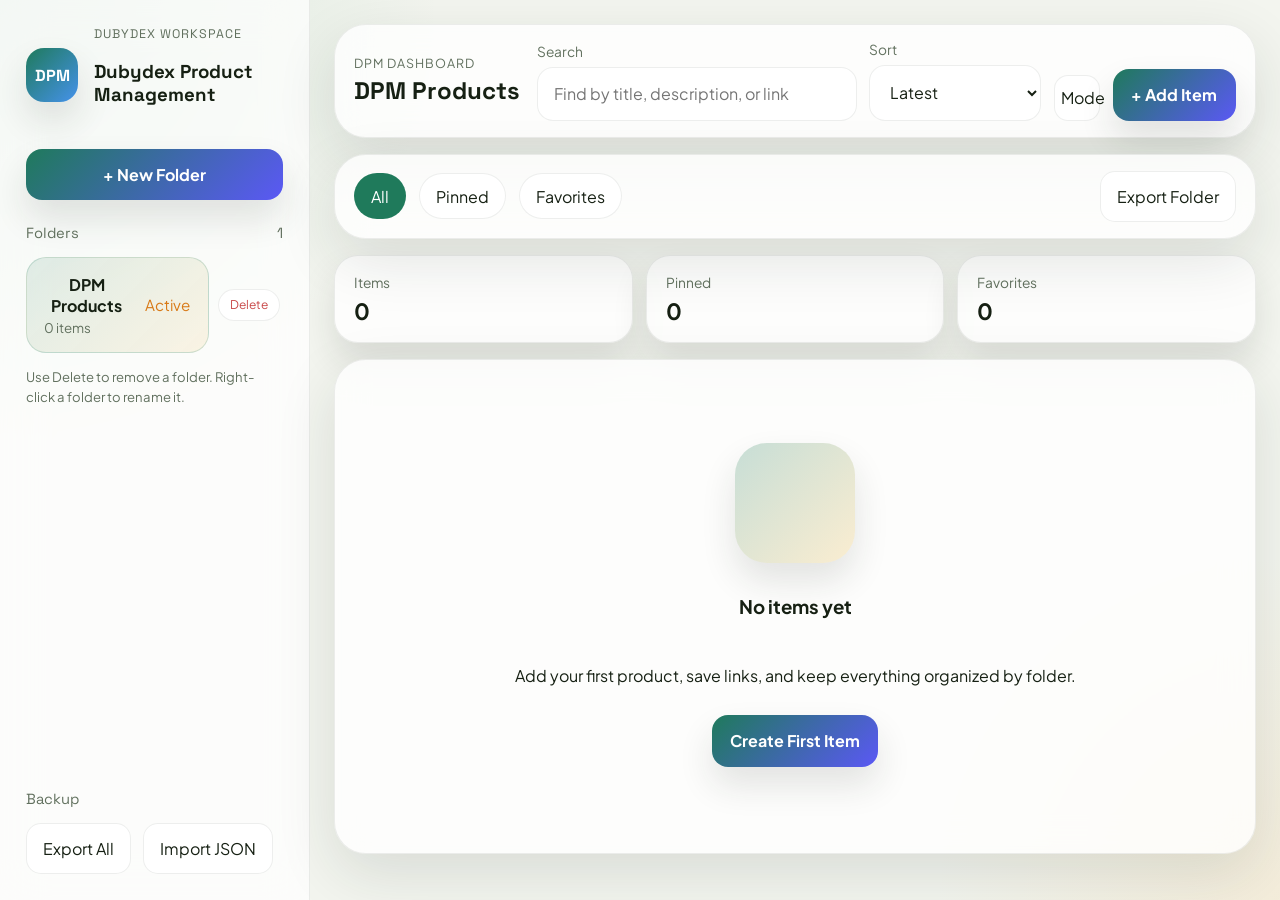
==== index.html @ 8695e0b7 "Add files via upload" ====
<!DOCTYPE html>
<html lang="en">
<head>
  <meta charset="UTF-8">
  <meta name="viewport" content="width=device-width, initial-scale=1.0">
  <title>Dubydex Product Management (DPM)</title>
  <link rel="preconnect" href="https://fonts.googleapis.com">
  <link rel="preconnect" href="https://fonts.gstatic.com" crossorigin>
  <link href="https://fonts.googleapis.com/css2?family=Plus+Jakarta+Sans:wght@400;500;600;700;800&family=Space+Grotesk:wght@500;700&display=swap" rel="stylesheet">
  <link rel="stylesheet" href="./styles.css">
</head>
<body>
  <div class="app-shell">
    <aside class="sidebar" id="sidebar">
      <div class="sidebar__brand">
        <div class="brand-mark">DPM</div>
        <div>
          <p class="eyebrow">Dubydex Workspace</p>
          <h3>Dubydex Product Management</h3>
        </div>
      </div>
      <button class="primary-btn primary-btn--full" id="newFolderBtn" type="button">+ New Folder</button>
      <section class="sidebar__section">
        <div class="section-title">
          <span>Folders</span>
          <span id="folderCount">0</span>
        </div>
        <div class="folder-list" id="folderList"></div>
        <p class="sidebar-hint">Use Delete to remove a folder. Right-click a folder to rename it.</p>
      </section>
      <section class="sidebar__section sidebar__section--bottom">
        <div class="section-title">
          <span>Backup</span>
        </div>
        <div class="sidebar-actions">
          <button class="ghost-btn" id="exportAllBtn" type="button">Export All</button>
          <label class="ghost-btn ghost-btn--label" for="importInput">Import JSON</label>
          <input id="importInput" type="file" accept="application/json" hidden>
        </div>
      </section>
    </aside>

    <main class="main">
      <header class="topbar">
        <button class="icon-btn mobile-only" id="toggleSidebarBtn" type="button" aria-label="Toggle folders">Menu</button>
        <div class="topbar__title-wrap">
          <p class="eyebrow">DPM Dashboard</p>
          <h2 id="activeFolderTitle">My Products</h2>
        </div>
        <div class="topbar__controls">
          <label class="search-field">
            <span>Search</span>
            <input id="searchInput" type="search" placeholder="Find by title, description, or link">
          </label>
          <label class="select-field">
            <span>Sort</span>
            <select id="sortSelect">
              <option value="latest">Latest</option>
              <option value="name-asc">Name A-Z</option>
              <option value="name-desc">Name Z-A</option>
              <option value="price-asc">Price Low-High</option>
              <option value="price-desc">Price High-Low</option>
            </select>
          </label>
          <button class="icon-btn" id="themeToggleBtn" type="button" aria-label="Toggle dark mode">Mode</button>
          <button class="primary-btn" id="addItemBtn" type="button">+ Add Item</button>
        </div>
      </header>

      <section class="toolbar">
        <div class="toolbar__chips">
          <button class="chip chip--active" type="button" data-filter="all">All</button>
          <button class="chip" type="button" data-filter="pinned">Pinned</button>
          <button class="chip" type="button" data-filter="favorites">Favorites</button>
        </div>
        <div class="toolbar__actions">
          <button class="ghost-btn" id="exportFolderBtn" type="button">Export Folder</button>
        </div>
      </section>

      <section class="stats-grid" id="statsGrid"></section>

      <section class="content-area">
        <div class="empty-state hidden" id="emptyState">
          <div class="empty-state__art"></div>
          <h3>No items yet</h3>
          <p>Add your first product, save links, and keep everything organized by folder.</p>
          <button class="primary-btn" id="emptyAddBtn" type="button">Create First Item</button>
        </div>
        <div class="card-grid" id="itemGrid"></div>
      </section>
    </main>
  </div>

  <div class="modal hidden" id="folderModal" aria-hidden="true">
    <div class="modal__backdrop" data-close-folder-modal></div>
    <div class="modal__dialog modal__dialog--small">
      <div class="modal__header">
        <h3>Create Folder</h3>
        <button class="icon-btn" type="button" data-close-folder-modal>Close</button>
      </div>
      <form id="folderForm" class="modal__form">
        <label class="field">
          <span>Folder name</span>
          <input id="folderNameInput" name="folderName" type="text" maxlength="40" placeholder="Example: Electronics" required>
        </label>
        <div class="modal__actions">
          <button class="ghost-btn" type="button" data-close-folder-modal>Cancel</button>
          <button class="primary-btn" type="submit">Save Folder</button>
        </div>
      </form>
    </div>
  </div>

  <div class="modal hidden" id="itemModal" aria-hidden="true">
    <div class="modal__backdrop" data-close-item-modal></div>
    <div class="modal__dialog">
      <div class="modal__header">
        <div>
          <p class="eyebrow">Product Form</p>
          <h3 id="itemModalTitle">Add Item</h3>
        </div>
        <button class="icon-btn" type="button" data-close-item-modal>Close</button>
      </div>
      <form id="itemForm" class="modal__form">
        <input id="itemIdInput" name="itemId" type="hidden">
        <div class="form-grid">
          <div class="field field--full">
            <span>Images</span>
            <label class="upload-dropzone" for="itemImageInput">
              <input id="itemImageInput" type="file" accept="image/*" multiple>
              <div class="upload-dropzone__text">
                <strong>Upload one or more product images</strong>
                <p>PNG, JPG, WEBP supported. Stored locally in your browser.</p>
              </div>
            </label>
            <div id="imagePreviewGrid" class="image-preview-grid hidden"></div>
          </div>
          <label class="field">
            <span>Title</span>
            <input id="titleInput" name="title" type="text" maxlength="80" placeholder="Wireless Keyboard" required>
          </label>
          <label class="field">
            <span>Price</span>
            <input id="priceInput" name="price" type="number" min="0" step="0.01" placeholder="1999" required>
          </label>
          <label class="field field--full">
            <span>Links</span>
            <div id="linkRows" class="link-rows"></div>
            <button class="ghost-btn ghost-btn--sm link-add-btn" id="addLinkRowBtn" type="button">+ Add Link</button>
          </label>
          <label class="field field--full">
            <span>Description</span>
            <textarea id="descriptionInput" name="description" rows="5" maxlength="500" placeholder="Add key notes, specs, or selling points"></textarea>
          </label>
          <label class="check-field">
            <input id="pinnedInput" name="pinned" type="checkbox">
            <span>Pin this item</span>
          </label>
          <label class="check-field">
            <input id="favoriteInput" name="favorite" type="checkbox">
            <span>Mark as favorite</span>
          </label>
        </div>
        <div class="modal__actions">
          <button class="ghost-btn" id="removeImageBtn" type="button">Remove Images</button>
          <div class="modal__actions-right">
            <button class="ghost-btn" type="button" data-close-item-modal>Cancel</button>
            <button class="primary-btn" type="submit">Save Item</button>
          </div>
        </div>
      </form>
    </div>
  </div>

  <template id="folderItemTemplate">
    <div class="folder-pill-wrap">
      <button class="folder-pill" type="button">
        <span class="folder-pill__info">
          <strong class="folder-pill__name"></strong>
          <small class="folder-pill__meta"></small>
        </span>
        <span class="folder-pill__actions">
          <span class="folder-pill__pin"></span>
        </span>
      </button>
      <button class="folder-pill__delete" type="button" aria-label="Delete folder">Delete</button>
    </div>
  </template>

  <template id="itemCardTemplate">
    <article class="item-card" draggable="true">
      <div class="item-card__image-wrap">
        <img class="item-card__image hidden" alt="">
        <div class="item-card__placeholder">No Image</div>
        <div class="item-card__badges"></div>
        <button class="item-card__view-media hidden" data-action="view-media" type="button">Full Screen</button>
      </div>
      <div class="item-card__body">
        <div class="item-card__head">
          <div>
            <h3 class="item-card__title"></h3>
            <p class="item-card__price"></p>
          </div>
          <button class="icon-btn item-card__favorite-toggle" type="button" aria-label="Toggle favorite">Fav</button>
        </div>
        <p class="item-card__description"></p>
        <div class="item-card__links hidden"></div>
        <div class="item-card__footer">
          <small class="item-card__date"></small>
          <div class="item-card__actions">
            <button class="ghost-btn ghost-btn--sm" data-action="copy-link" type="button">Copy Links</button>
            <button class="ghost-btn ghost-btn--sm" data-action="edit" type="button">Edit</button>
            <button class="ghost-btn ghost-btn--sm ghost-btn--danger" data-action="delete" type="button">Delete</button>
          </div>
        </div>
      </div>
    </article>
  </template>

  <div class="modal hidden" id="viewerModal" aria-hidden="true">
    <div class="modal__backdrop" data-close-viewer-modal></div>
    <div class="modal__dialog modal__dialog--viewer">
      <div class="modal__header">
        <div>
          <p class="eyebrow">Full Screen Viewer</p>
          <h3 id="viewerTitle">Item Preview</h3>
        </div>
        <button class="icon-btn" type="button" data-close-viewer-modal>Close</button>
      </div>
      <div class="viewer">
        <div class="viewer__stage-wrap">
          <button class="viewer__nav" id="viewerPrevBtn" type="button" aria-label="Previous image">Prev</button>
          <div class="viewer__stage">
            <img id="viewerImage" class="viewer__image hidden" alt="">
            <div id="viewerEmpty" class="viewer__empty">No images for this item</div>
          </div>
          <button class="viewer__nav" id="viewerNextBtn" type="button" aria-label="Next image">Next</button>
        </div>
        <div id="viewerThumbs" class="viewer__thumbs"></div>
        <div class="viewer__meta">
          <p id="viewerImageMeta" class="viewer__image-meta"></p>
          <p id="viewerDescription" class="viewer__description"></p>
          <div id="viewerLinks" class="viewer__links"></div>
        </div>
      </div>
    </div>
  </div>

  <div class="toast" id="toast"></div>
  <script src="./app.js"></script>
</body>
</html>
---- styles.css ----
:root {
  color-scheme: light;
  --bg: #f3f5ef;
  --bg-soft: rgba(255, 255, 255, 0.72);
  --panel: rgba(255, 255, 255, 0.78);
  --panel-strong: #ffffff;
  --line: rgba(33, 39, 30, 0.08);
  --text: #162013;
  --muted: #61705e;
  --accent: #1f7a5b;
  --accent-soft: rgba(31, 122, 91, 0.12);
  --warning: #d87a18;
  --danger: #c94949;
  --shadow: 0 20px 60px rgba(24, 38, 30, 0.12);
  --card-shadow: 0 18px 35px rgba(30, 40, 33, 0.12);
  --radius-xl: 32px;
  --radius-lg: 24px;
  --radius-md: 18px;
  --transition: 180ms ease;
}

body.dark {
  color-scheme: dark;
  --bg: #101614;
  --bg-soft: rgba(20, 28, 24, 0.8);
  --panel: rgba(18, 24, 22, 0.84);
  --panel-strong: #17211d;
  --line: rgba(214, 226, 219, 0.1);
  --text: #eef6f0;
  --muted: #9fafaa;
  --accent: #5fd1a8;
  --accent-soft: rgba(95, 209, 168, 0.12);
  --warning: #ffb55a;
  --danger: #ff8383;
  --shadow: 0 24px 70px rgba(0, 0, 0, 0.38);
  --card-shadow: 0 18px 35px rgba(0, 0, 0, 0.24);
}

* { box-sizing: border-box; }

html,
body {
  margin: 0;
  min-height: 100%;
  font-family: "Plus Jakarta Sans", sans-serif;
  background:
    radial-gradient(circle at top left, rgba(104, 169, 130, 0.22), transparent 28%),
    radial-gradient(circle at bottom right, rgba(248, 193, 110, 0.16), transparent 22%),
    var(--bg);
  color: var(--text);
}

button,
input,
textarea,
select { font: inherit; }

button { cursor: pointer; border: 0; }
a { color: inherit; }
.hidden { display: none !important; }

.app-shell {
  display: grid;
  grid-template-columns: 310px 1fr;
  min-height: 100vh;
}

.sidebar {
  position: sticky;
  top: 0;
  display: flex;
  flex-direction: column;
  gap: 1.5rem;
  height: 100vh;
  padding: 1.6rem;
  background: var(--bg-soft);
  backdrop-filter: blur(22px);
  border-right: 1px solid var(--line);
}

.sidebar__brand,
.topbar__title-wrap h2,
.section-title,
.item-card__title,
.modal__header h3 {
  font-family: "Space Grotesk", sans-serif;
}

.sidebar__brand {
  display: flex;
  align-items: center;
  gap: 1rem;
}

.brand-mark {
  display: grid;
  place-items: center;
  width: 80px;
  height: 54px;
  border-radius: 18px;
  background: linear-gradient(135deg, var(--accent), #4592eb);
  color: #fff;
  font-weight: 800;
  box-shadow: var(--card-shadow);
}

.eyebrow {
  margin: 0 0 0.25rem;
  color: var(--muted);
  font-size: 0.78rem;
  letter-spacing: 0.08em;
  text-transform: uppercase;
}

.sidebar h1,
.topbar h2,
.modal__header h3 { margin: 0; }

.sidebar__section,
.folder-list,
.search-field,
.select-field,
.field,
.modal__form {
  display: flex;
  flex-direction: column;
}

.sidebar__section { gap: 0.9rem; }
.sidebar__section--bottom { margin-top: auto; }

.section-title {
  display: flex;
  justify-content: space-between;
  align-items: center;
  color: var(--muted);
  font-size: 0.92rem;
}

.sidebar-hint {
  margin: 0;
  color: var(--muted);
  font-size: 0.82rem;
  line-height: 1.5;
}

.folder-list,
.sidebar-actions,
.toolbar,
.stats-grid,
.card-grid,
.item-card__actions,
.topbar__controls,
.toolbar__chips,
.toolbar__actions,
.modal__actions,
.modal__actions-right {
  display: flex;
  gap: 0.8rem;
}

.folder-list {
  overflow: auto;
  padding-right: 0.2rem;
}

.folder-pill {
  display: flex;
  align-items: center;
  justify-content: space-between;
  gap: 1rem;
  width: 100%;
  padding: 1rem 1.1rem;
  border-radius: 20px;
  background: transparent;
  color: var(--text);
  border: 1px solid transparent;
  transition: transform var(--transition), background var(--transition), border-color var(--transition);
}

.folder-pill-wrap {
  display: grid;
  grid-template-columns: minmax(0, 1fr) auto;
  gap: 0.55rem;
  align-items: center;
}

.folder-pill:hover,
.folder-pill:focus-visible {
  background: var(--panel);
  border-color: var(--line);
  transform: translateY(-1px);
}

.folder-pill.active {
  background: linear-gradient(135deg, var(--accent-soft), rgba(240, 191, 88, 0.14));
  border-color: rgba(31, 122, 91, 0.18);
}

.folder-pill__info {
  display: flex;
  flex-direction: column;
  align-items: flex-start;
  gap: 0.2rem;
}

.folder-pill__meta,
.upload-dropzone__text p,
.item-card__description,
.item-card__date { color: var(--muted); }

.folder-pill__pin { color: var(--warning); font-size: 0.95rem; }

.folder-pill__actions {
  display: flex;
  align-items: center;
  gap: 0.5rem;
}

.folder-pill__delete {
  padding: 0.45rem 0.7rem;
  border-radius: 999px;
  border: 1px solid var(--line);
  background: var(--panel-strong);
  color: var(--danger);
  font-size: 0.75rem;
}

.main { padding: 1.5rem; }

.topbar,
.toolbar,
.stats-grid,
.content-area { animation: fadeUp 420ms ease; }

.topbar,
.toolbar,
.content-area {
  background: var(--panel);
  backdrop-filter: blur(16px);
  border: 1px solid var(--line);
  border-radius: var(--radius-xl);
  box-shadow: var(--shadow);
}

.topbar {
  display: flex;
  align-items: center;
  justify-content: space-between;
  gap: 1rem;
  padding: 1rem 1.2rem;
}

.topbar__controls {
  align-items: end;
  flex-wrap: wrap;
  justify-content: flex-end;
}

.search-field,
.select-field,
.field { gap: 0.45rem; }

.search-field span,
.select-field span,
.field span {
  color: var(--muted);
  font-size: 0.86rem;
}

.search-field input,
.select-field select,
.field input,
.field textarea {
  width: 100%;
  padding: 0.95rem 1rem;
  border-radius: 16px;
  border: 1px solid var(--line);
  background: var(--panel-strong);
  color: var(--text);
  outline: none;
  transition: border-color var(--transition), box-shadow var(--transition);
}

.search-field input { min-width: min(320px, 55vw); }

.search-field input:focus,
.select-field select:focus,
.field input:focus,
.field textarea:focus {
  border-color: rgba(31, 122, 91, 0.42);
  box-shadow: 0 0 0 4px var(--accent-soft);
}

.primary-btn,
.ghost-btn,
.icon-btn,
.chip {
  transition: transform var(--transition), box-shadow var(--transition), background var(--transition), border-color var(--transition), color var(--transition);
}

.primary-btn {
  padding: 0.95rem 1.15rem;
  border-radius: 16px;
  background: linear-gradient(135deg, var(--accent), #5b58f5);
  color: #fff;
  font-weight: 700;
  box-shadow: var(--card-shadow);
}

.primary-btn:hover,
.ghost-btn:hover,
.icon-btn:hover,
.chip:hover { transform: translateY(-2px); }

.primary-btn--full { width: 100%; }

.ghost-btn,
.icon-btn,
.chip {
  border: 1px solid var(--line);
  background: var(--panel-strong);
  color: var(--text);
}

.ghost-btn { padding: 0.9rem 1rem; border-radius: 15px; }
.ghost-btn--sm { padding: 0.65rem 0.8rem; font-size: 0.86rem; }
.ghost-btn--danger { color: var(--danger); }
.ghost-btn--label { display: inline-flex; align-items: center; justify-content: center; }

.icon-btn {
  display: grid;
  place-items: center;
  width: 46px;
  height: 46px;
  border-radius: 14px;
  font-size: 1rem;
}

.mobile-only { display: none; }

.toolbar {
  align-items: center;
  justify-content: space-between;
  margin-top: 1rem;
  padding: 1rem 1.2rem;
}

.toolbar__chips { flex-wrap: wrap; }

.chip {
  padding: 0.72rem 1rem;
  border-radius: 999px;
}

.chip--active {
  background: var(--accent);
  color: #fff;
  border-color: transparent;
}

.stats-grid {
  display: grid;
  grid-template-columns: repeat(auto-fit, minmax(180px, 1fr));
  margin-top: 1rem;
}

.stat-card {
  padding: 1.1rem 1.2rem;
  border-radius: 24px;
  border: 1px solid var(--line);
  background: var(--panel);
  box-shadow: var(--card-shadow);
}

.stat-card p,
.stat-card strong { margin: 0; }
.stat-card p { color: var(--muted); font-size: 0.86rem; }
.stat-card strong { display: block; margin-top: 0.35rem; font-size: 1.4rem; }

.content-area {
  margin-top: 1rem;
  padding: 1.2rem;
  min-height: 55vh;
}

.card-grid {
  display: grid;
  grid-template-columns: repeat(auto-fill, minmax(260px, 1fr));
  align-items: start;
}

.item-card {
  overflow: hidden;
  border-radius: 26px;
  background: var(--panel-strong);
  border: 1px solid var(--line);
  box-shadow: var(--card-shadow);
  transition: transform var(--transition), box-shadow var(--transition), border-color var(--transition);
}

.item-card:hover {
  transform: translateY(-4px);
  box-shadow: 0 22px 44px rgba(20, 30, 24, 0.18);
}

.item-card.dragging { opacity: 0.45; }
.item-card.drop-target { border-color: var(--accent); }

.item-card__image-wrap {
  position: relative;
  aspect-ratio: 16 / 10;
  cursor: pointer;
  background:
    linear-gradient(135deg, rgba(31, 122, 91, 0.15), rgba(240, 191, 88, 0.18)),
    var(--accent-soft);
}

.item-card__image,
.image-preview,
.viewer__image {
  width: 100%;
  height: 100%;
  object-fit: contain;
}

.item-card__placeholder,
.empty-state,
.brand-mark {
  display: grid;
  place-items: center;
}

.item-card__placeholder {
  width: 100%;
  height: 100%;
  color: var(--muted);
  font-weight: 700;
}

.item-card__badges {
  position: absolute;
  top: 0.85rem;
  left: 0.85rem;
  display: flex;
  gap: 0.45rem;
  flex-wrap: wrap;
}

.item-card__view-media {
  position: absolute;
  right: 0.85rem;
  bottom: 0.85rem;
  padding: 0.55rem 0.8rem;
  border-radius: 999px;
  background: rgba(12, 19, 16, 0.72);
  color: #fff;
  border: 1px solid rgba(255, 255, 255, 0.18);
}

.badge {
  padding: 0.38rem 0.65rem;
  border-radius: 999px;
  background: rgba(0, 0, 0, 0.58);
  color: #fff;
  font-size: 0.72rem;
}

.item-card__body {
  display: flex;
  flex-direction: column;
  gap: 0.9rem;
  padding: 1rem;
}

.item-card__head {
  display: flex;
  align-items: start;
  justify-content: space-between;
  gap: 1rem;
}

.item-card__title { margin: 0; font-size: 1.05rem; }
.item-card__price { margin: 0.25rem 0 0; color: var(--accent); font-weight: 800; }
.item-card__description { margin: 0; line-height: 1.6; min-height: 3.2em; }
.item-card__favorite-toggle.active { color: #4463f0; }
.item-card__links {
  display: flex;
  flex-direction: column;
  gap: 0.45rem;
}

.item-card__link {
  color: var(--accent);
  text-decoration: none;
  font-weight: 700;
  word-break: break-word;
}

.item-card__footer {
  display: flex;
  flex-direction: column;
  gap: 0.8rem;
}

.empty-state {
  gap: 0.8rem;
  padding: 4rem 1rem;
  text-align: center;
}

.empty-state__art {
  width: 120px;
  height: 120px;
  border-radius: 32px;
  background:
    linear-gradient(135deg, rgba(31, 122, 91, 0.25), rgba(240, 191, 88, 0.28)),
    var(--panel-strong);
  box-shadow: var(--card-shadow);
}

.modal {
  position: fixed;
  inset: 0;
  display: grid;
  place-items: center;
  z-index: 50;
}

.modal__backdrop {
  position: absolute;
  inset: 0;
  background: rgba(7, 10, 9, 0.52);
  backdrop-filter: blur(10px);
}

.modal__dialog {
  position: relative;
  width: min(760px, calc(100vw - 2rem));
  max-height: calc(100vh - 2rem);
  overflow: auto;
  padding: 1.25rem;
  border-radius: 28px;
  background: var(--panel-strong);
  border: 1px solid var(--line);
  box-shadow: var(--shadow);
  animation: popIn 220ms ease;
}

.modal__dialog--small { width: min(440px, calc(100vw - 2rem)); }

.modal__header {
  display: flex;
  align-items: start;
  justify-content: space-between;
  gap: 1rem;
  margin-bottom: 1rem;
}

.modal__form { gap: 1rem; }

.form-grid {
  display: grid;
  grid-template-columns: repeat(2, minmax(0, 1fr));
  gap: 1rem;
}

.field--full { grid-column: 1 / -1; }

.upload-dropzone {
  display: grid;
  gap: 0.9rem;
  padding: 1rem;
  border-radius: 20px;
  border: 1px dashed rgba(31, 122, 91, 0.28);
  background: linear-gradient(135deg, rgba(31, 122, 91, 0.06), rgba(240, 191, 88, 0.08));
}

.upload-dropzone input { display: none; }
.upload-dropzone__text p { margin: 0.35rem 0 0; }
.image-preview { max-height: 220px; border-radius: 18px; }

.image-preview-grid {
  display: grid;
  grid-template-columns: repeat(auto-fill, minmax(110px, 1fr));
  gap: 0.8rem;
}

.link-rows {
  display: grid;
  gap: 0.8rem;
}

.link-row {
  display: grid;
  grid-template-columns: minmax(0, 0.9fr) minmax(0, 1.3fr) auto;
  gap: 0.65rem;
  align-items: center;
}

.link-row__remove {
  width: 42px;
  height: 42px;
  border-radius: 14px;
  border: 1px solid var(--line);
  background: var(--panel-strong);
  color: var(--danger);
}

.link-add-btn {
  justify-self: start;
}

.image-preview-card,
.viewer__thumb {
  position: relative;
  overflow: hidden;
  border-radius: 18px;
  border: 1px solid var(--line);
  background: var(--panel);
}

.image-preview-card {
  aspect-ratio: 1 / 1;
}

.image-preview-card img,
.viewer__thumb img {
  width: 100%;
  height: 100%;
  object-fit: cover;
  display: block;
}

.image-preview-card button {
  position: absolute;
  top: 0.45rem;
  right: 0.45rem;
  width: 28px;
  height: 28px;
  border-radius: 999px;
  background: rgba(12, 19, 16, 0.72);
  color: #fff;
}

.check-field {
  display: flex;
  align-items: center;
  gap: 0.7rem;
  min-height: 52px;
  padding: 0.8rem 1rem;
  border-radius: 16px;
  border: 1px solid var(--line);
  background: var(--panel);
}

.toast {
  position: fixed;
  right: 1rem;
  bottom: 1rem;
  max-width: min(360px, calc(100vw - 2rem));
  padding: 0.95rem 1rem;
  border-radius: 16px;
  background: rgba(12, 19, 16, 0.92);
  color: #fff;
  box-shadow: var(--shadow);
  opacity: 0;
  transform: translateY(10px);
  pointer-events: none;
  transition: opacity var(--transition), transform var(--transition);
  z-index: 60;
}

.toast.show { opacity: 1; transform: translateY(0); }

.modal__dialog--viewer {
  width: min(1180px, calc(100vw - 1.5rem));
  max-height: calc(100vh - 1.5rem);
}

.viewer {
  display: flex;
  flex-direction: column;
  gap: 1rem;
}

.viewer__stage-wrap {
  display: grid;
  grid-template-columns: auto 1fr auto;
  align-items: center;
  gap: 1rem;
}

.viewer__stage {
  min-height: 58vh;
  border-radius: 26px;
  overflow: hidden;
  border: 1px solid var(--line);
  background:
    linear-gradient(135deg, rgba(31, 122, 91, 0.08), rgba(240, 191, 88, 0.12)),
    var(--panel);
  display: grid;
  place-items: center;
}

.viewer__image {
  max-height: 70vh;
}

.viewer__empty {
  color: var(--muted);
  font-size: 1rem;
}

.viewer__nav {
  width: 52px;
  height: 52px;
  border-radius: 16px;
  border: 1px solid var(--line);
  background: var(--panel);
  color: var(--text);
}

.viewer__nav:disabled {
  opacity: 0.45;
  cursor: not-allowed;
  transform: none;
}

.viewer__thumbs {
  display: grid;
  grid-template-columns: repeat(auto-fill, minmax(84px, 1fr));
  gap: 0.75rem;
}

.viewer__thumb {
  aspect-ratio: 1 / 1;
  opacity: 0.72;
  transition: transform var(--transition), opacity var(--transition), border-color var(--transition);
}

.viewer__thumb.active {
  opacity: 1;
  transform: translateY(-2px);
  border-color: var(--accent);
}

.viewer__meta {
  display: grid;
  gap: 0.9rem;
}

.viewer__description {
  margin: 0;
  color: var(--muted);
  line-height: 1.7;
}

.viewer__image-meta {
  margin: 0;
  color: var(--accent);
  font-weight: 700;
}

.viewer__links {
  display: flex;
  flex-wrap: wrap;
  gap: 0.75rem;
}

.viewer__links a {
  padding: 0.75rem 0.95rem;
  border-radius: 14px;
  background: var(--panel);
  border: 1px solid var(--line);
  color: var(--accent);
  text-decoration: none;
  font-weight: 700;
}

@keyframes fadeUp {
  from { opacity: 0; transform: translateY(12px); }
  to { opacity: 1; transform: translateY(0); }
}

@keyframes popIn {
  from { opacity: 0; transform: scale(0.97); }
  to { opacity: 1; transform: scale(1); }
}

@media (max-width: 1024px) {
  .app-shell { grid-template-columns: 1fr; }
  .sidebar {
    position: fixed;
    left: 0;
    top: 0;
    bottom: 0;
    width: min(320px, 84vw);
    transform: translateX(-100%);
    transition: transform var(--transition);
    z-index: 40;
  }
  .sidebar.open { transform: translateX(0); }
  .mobile-only { display: grid; }
  .main { padding: 1rem; }
  .topbar { align-items: flex-start; flex-direction: column; }
  .topbar__controls,
  .toolbar { width: 100%; }
  .search-field,
  .select-field { flex: 1 1 220px; }
  .stats-grid { grid-template-columns: repeat(2, minmax(0, 1fr)); }
}

@media (max-width: 640px) {
  .toolbar { flex-direction: column; align-items: stretch; }
  .stats-grid,
  .form-grid { grid-template-columns: 1fr; }
  .card-grid { grid-template-columns: 1fr; }
  .modal__actions { flex-direction: column; }
  .modal__actions-right { width: 100%; }
  .link-row { grid-template-columns: 1fr; }
  .link-row__remove,
  .link-add-btn { width: 100%; }
  .viewer__stage-wrap { grid-template-columns: 1fr; }
  .viewer__nav { width: 100%; }
}
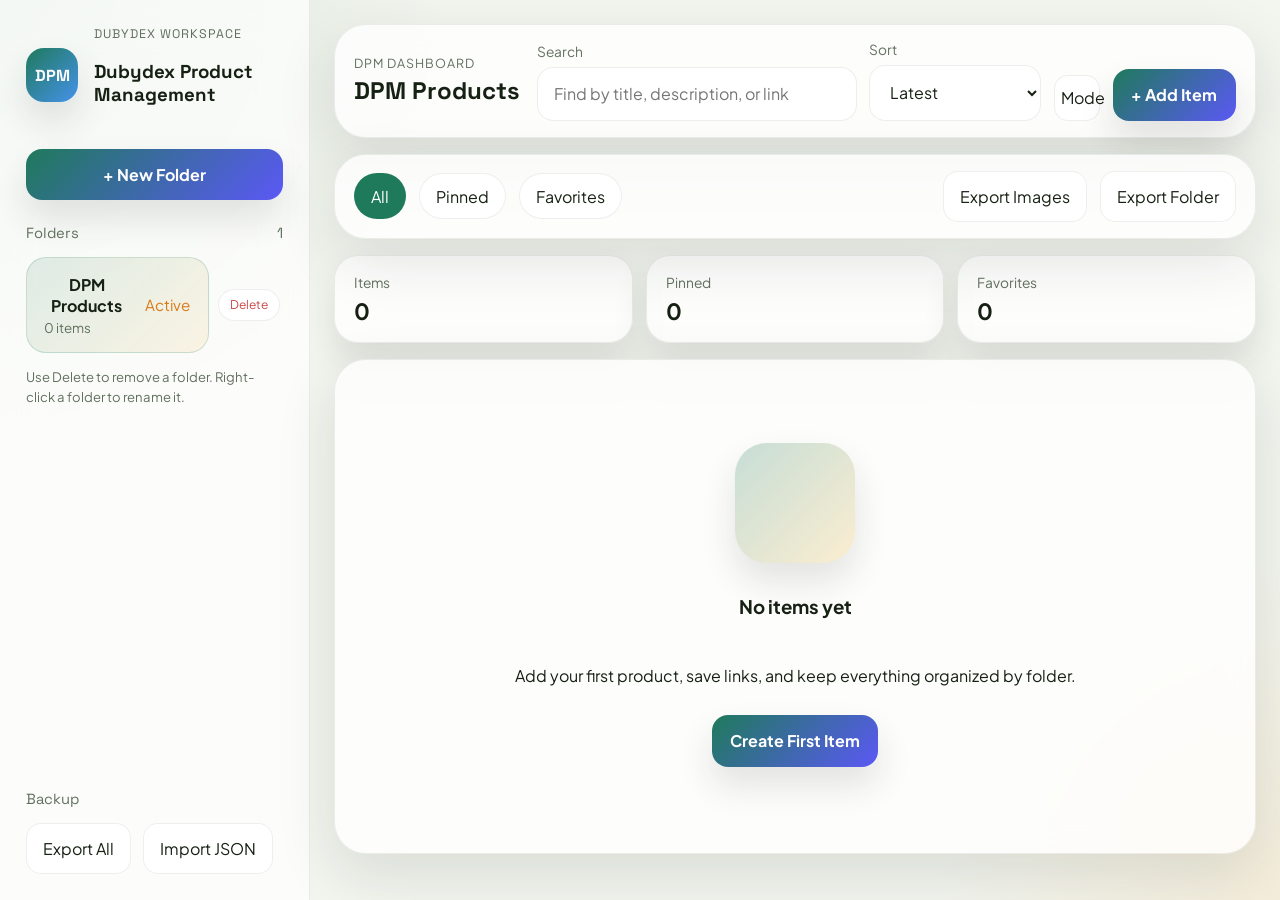
==== commit abe29c53: "Update index.html" ====
--- a/index.html
+++ b/index.html
@@ -74,6 +74,7 @@
           <button class="chip" type="button" data-filter="favorites">Favorites</button>
         </div>
         <div class="toolbar__actions">
+          <button class="ghost-btn" id="exportImagesBtn" type="button">Export Images</button>
           <button class="ghost-btn" id="exportFolderBtn" type="button">Export Folder</button>
         </div>
       </section>
@@ -251,3 +252,4 @@
   <script src="./app.js"></script>
 </body>
 </html>
+
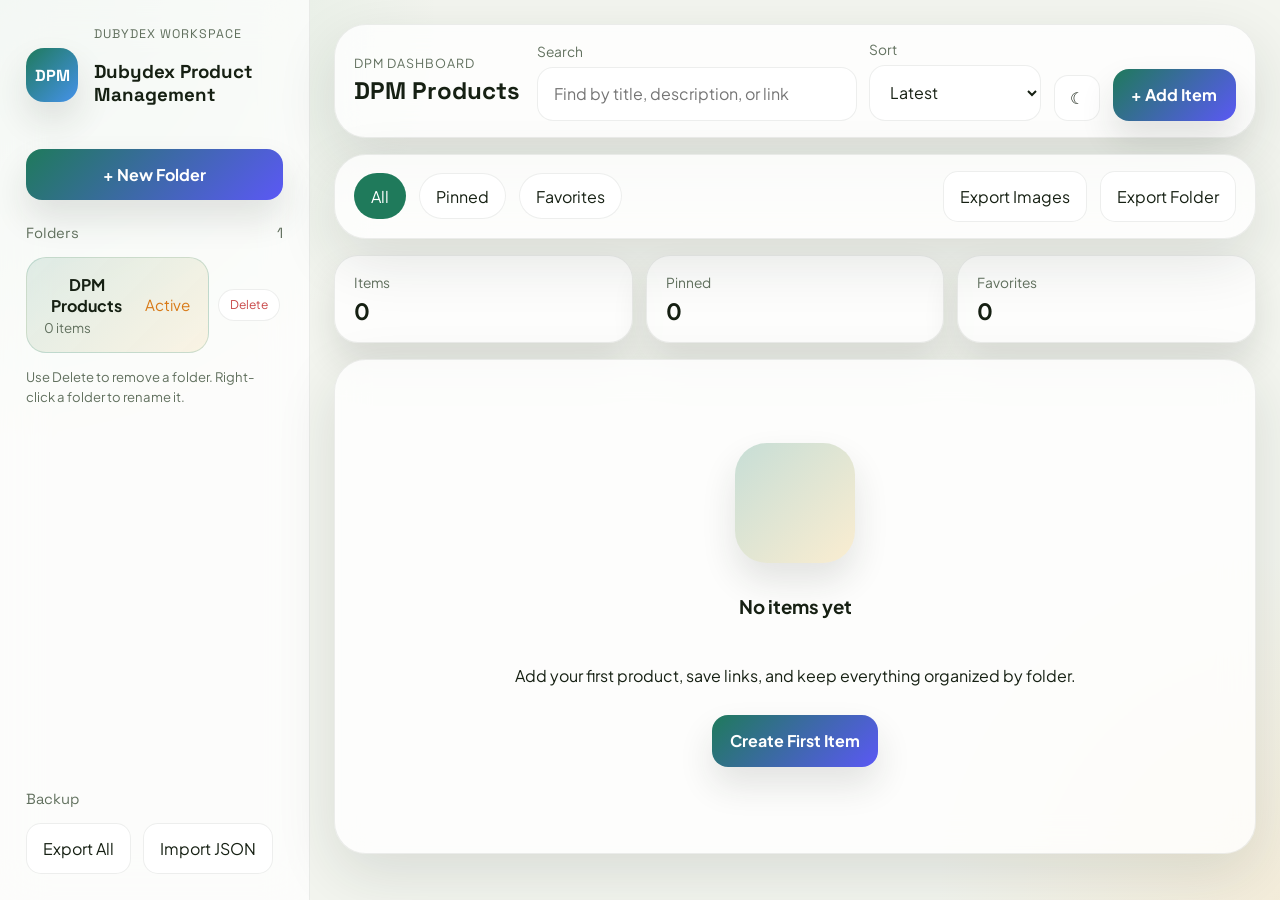
==== commit 3dedd62c: "Update index.html" ====
--- a/index.html
+++ b/index.html
@@ -62,7 +62,7 @@
               <option value="price-desc">Price High-Low</option>
             </select>
           </label>
-          <button class="icon-btn" id="themeToggleBtn" type="button" aria-label="Toggle dark mode">Mode</button>
+          <button class="icon-btn" id="themeToggleBtn" type="button" aria-label="Toggle dark mode">☾</button>
           <button class="primary-btn" id="addItemBtn" type="button">+ Add Item</button>
         </div>
       </header>
@@ -104,6 +104,10 @@
         <label class="field">
           <span>Folder name</span>
           <input id="folderNameInput" name="folderName" type="text" maxlength="40" placeholder="Example: Electronics" required>
+        </label>
+        <label class="field">
+          <span>Optional export password</span>
+          <input id="folderPasswordInput" name="folderPassword" type="password" maxlength="64" placeholder="Leave blank for no password">
         </label>
         <div class="modal__actions">
           <button class="ghost-btn" type="button" data-close-folder-modal>Cancel</button>
@@ -252,4 +256,3 @@
   <script src="./app.js"></script>
 </body>
 </html>
-
